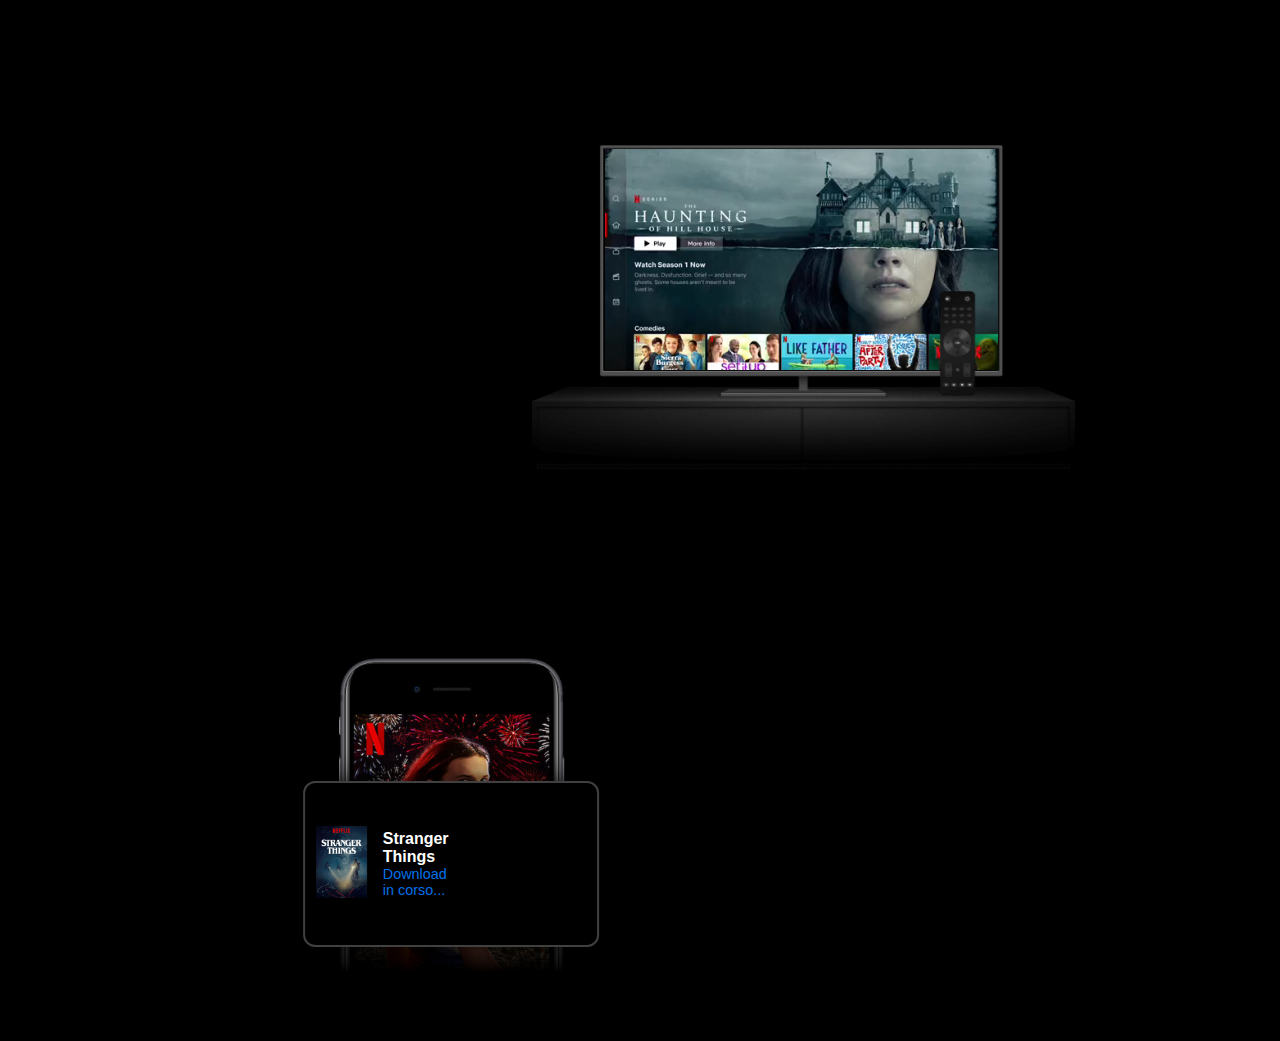
==== index.html @ 7661188f "aggiunta video e modifica html e css" ====
<!DOCTYPE html>
<html lang="en">

<head>
    <meta charset="UTF-8">
    <meta http-equiv="X-UA-Compatible" content="IE=edge">
    <meta name="viewport" content="width=device-width, initial-scale=1.0">
    <title>Netflix Italia - Guarda serie TV online, Guarda film online</title>

    <link rel="shortcut icon" href="assets/favicon.png">
    <link rel="stylesheet" href="style_mauro.css">
    <link rel="stylesheet" href="style.css">

</head>

<body>

    <!-- Questa è la prima section card dell'homepage -->
    <section>
        <div class="d-flex">
            <div>
                <h1 class="card-title">Goditi Netflix sulla tua TV.</h1>
                <h2 class="card-subtitle">Guarda Netflix su smart TV, Playstation, Xbox, Chromecast, Apple TV, lettori
                    Blu-ray e molti altri dispositivi.</h2>
            </div>
            <div>
                <div>
                    <img class="card-img" src="assets/image/tv.png" alt="device">
                    <video class="card-video-first-section" src="assets/video/video-tv-0819.m4v" autoplay loop muted></video>
                </div>
            </div>
        </div>
    </section>

    <!-- Questa è la seconda section card dell'homepage -->
    <section>
        <div class="d-flex">
            <div class="animation_card_container">
                <img src="assets/image/mobile-0819.jpg" alt="stranger thing">
                <div class="animation_card">
                    <div class="image_card">
                        <img class="card_image" src="assets/image/boxshot.png" alt="libro stranger things">
                    </div>
                    <div>
                        <div class="text_01">Stranger Things</div>
                        <div class="text_02">Download in corso...</div>
                    </div>
                    <div class="animation_gif">
                        <video src="assets/video/download-icon.gif" autoplay loop muted></video>
                    </div>
                </div>
            </div>
            <div>
                <h1 class="card-title">Scarica le tue serie da guardare offline.</h1>
                <h2 class="card-subtitle">Salva facilmente i tuoi preferiti così avrai sempre qualcosa da guardare.</h2>
            </div>
        </div>
    </section>
</body>

</html>

</html>
---- style_mauro.css ----
.d-flex {
    display: flex;
    padding: 5% 16%;
    align-items: center;
    gap: 55px;
}

img {
    width: 493px;
}

img.card-img {
    width: 543px;
}

video {
    width: 342px;
}

.card-title {
    font-size: 3.125rem;
    line-height: 1.1;
}

.card-subtitle {
    font-size: 1.625rem;
    font-weight: 400;
}

.card-video {
    position: absolute;
    margin-left: -443px;
    margin-top: 40px;
    z-index: 0;
    }

.card-video-first-section {
    position:absolute;
    margin-left: -470px;
    margin-top: 85px;
    z-index: 0;
    width: 393px;
}

.card-img {
    position: relative;
    z-index: 1;
}

.animation_card_container{
    position: relative;
}
.animation_card{
    align-items: center;
    background: #000;
    border: 2px solid hsla(0,0%,100%,.25);
    border-radius: 0.75em;
    bottom: 8%;
    box-shadow: 0 0 2em 0 #000;
    display: flex;
    left: 50%;
    margin: 0 auto;
    min-width: 15em;
    padding: 0.25em 0.65em;
    position: absolute;
    transform: translateX(-50%);
    width: 60%;
}

.card_image{
    width: 51px;
    height: 72px;
    margin-right: 16px;
}

.text_01{
    font-size: 1em;
    color: #ffffff;
    font-weight: 600;
}

.text_02{
    font-size: .9em;
    color: #0071eb;
}

.animation_gif{
}
---- style.css ----
* {
    letter-spacing: 0!important;

    font-family: Netflix Sans,Helvetica Neue,Helvetica,Arial,sans-serif;
    margin: 0;
    padding: 0;
    box-sizing: border-box;
}

body{
    background-color: black;
}

.ac-picture{
    max-width: 100%;
    border-bottom: 8px solid #222;
    margin-top: -3px;

    height: 741px;
    background: transparent no-repeat center;
    background-size: cover;
}

.ac-shadow{
    background: rgba(0,0,0,.4);
    background-image: linear-gradient(0deg,rgba(0,0,0,.8) 0,transparent 60%,rgba(0,0,0,.8));

    /* background-image: linear-gradient(0deg,rgba(0,0,0,.8) 0,transparent 40%,transparent 75%,rgba(0,0,0,.8)); */

    bottom: 0;
    left: 0;
    position: absolute;
    right: 0;
    top: 0;

    height: 737px;

    border-bottom: 8px solid #222;
}

/* .ac-headings{
    color: white;
    margin-top: -500px;
    text-align: center;
}

.ac-title{
    font-size: 3.125rem;
}

.ac-subtitle{
    font-size: 1.625rem;
}

.ac-h3{
    font-size: 1.2rem;
    padding-bottom: 20px;
    color: white;

}

.ac-form{
    max-width: 950px;
    padding-top: .85rem;
    margin-left: 300px;
    text-align: center;

} */
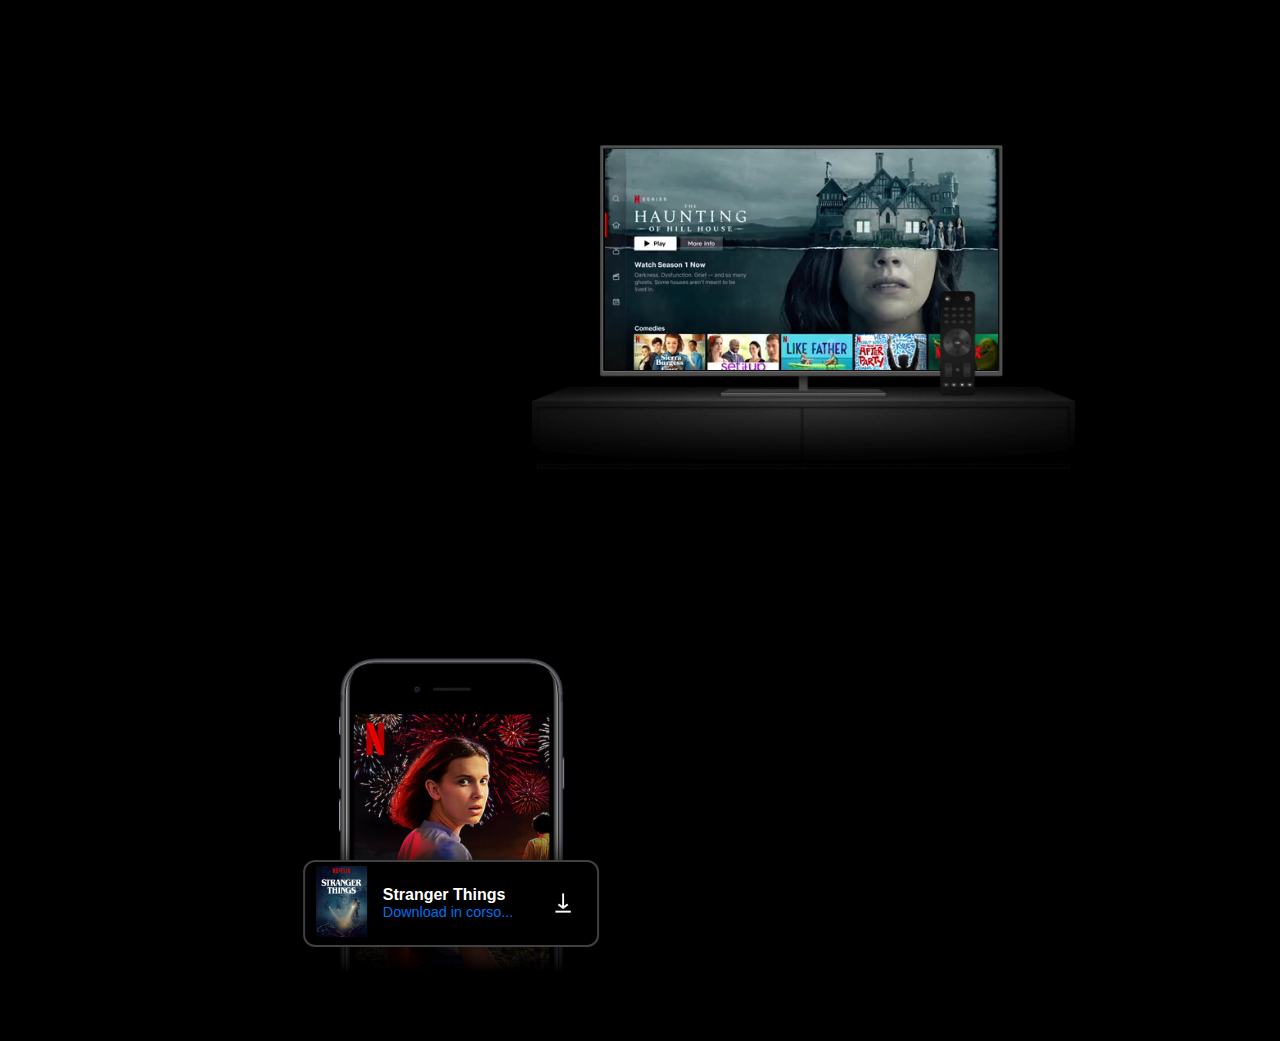
==== commit 15b332aa: "aggiustamenti file html e css" ====
--- a/index.html
+++ b/index.html
@@ -41,13 +41,11 @@
                     <div class="image_card">
                         <img class="card_image" src="assets/image/boxshot.png" alt="libro stranger things">
                     </div>
-                    <div>
+                    <div class="text_card">
                         <div class="text_01">Stranger Things</div>
                         <div class="text_02">Download in corso...</div>
                     </div>
-                    <div class="animation_gif">
-                        <video src="assets/video/download-icon.gif" autoplay loop muted></video>
-                    </div>
+                    <div class="animation_gif" aria-hidden="true"></div>
                 </div>
             </div>
             <div>
--- a/style_mauro.css
+++ b/style_mauro.css
@@ -60,7 +60,6 @@
     display: flex;
     left: 50%;
     margin: 0 auto;
-    min-width: 15em;
     padding: 0.25em 0.65em;
     position: absolute;
     transform: translateX(-50%);
@@ -69,10 +68,11 @@
 
 .card_image{
     width: 51px;
-    height: 72px;
     margin-right: 16px;
 }
-
+.text_card{
+    flex-grow: 1;
+}
 .text_01{
     font-size: 1em;
     color: #ffffff;
@@ -85,4 +85,8 @@
 }
 
 .animation_gif{
+    background: url(assets/video/download-icon.gif) 50% no-repeat;
+    width: 3em;
+    height: 3em;
+    background-size: 100%;
 }
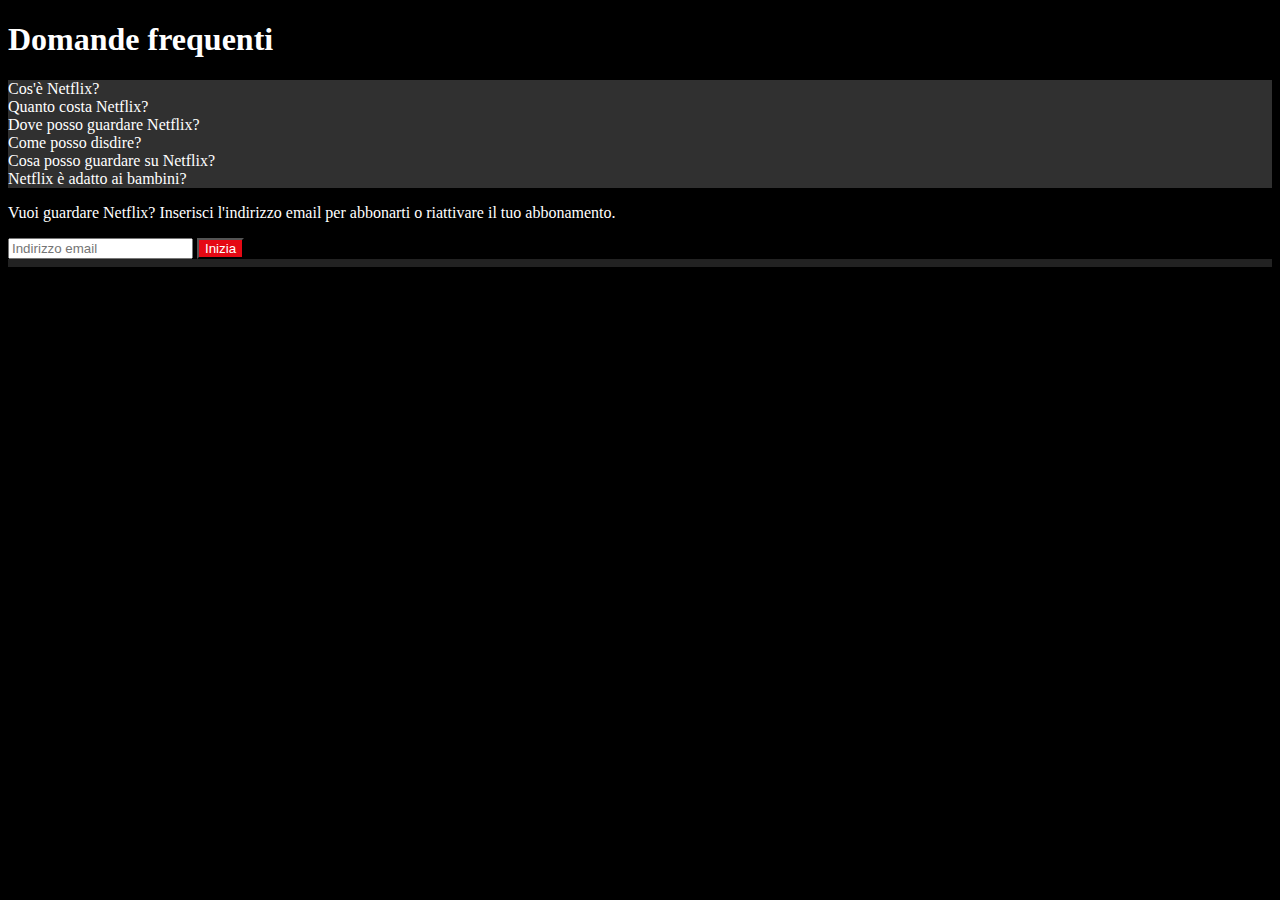
==== commit 27525ffd: "add css" ====
--- a/index.html
+++ b/index.html
@@ -1,6 +1,5 @@
 <!DOCTYPE html>
 <html lang="en">
-
 <head>
     <meta charset="UTF-8">
     <meta http-equiv="X-UA-Compatible" content="IE=edge">
@@ -8,54 +7,69 @@
     <title>Netflix Italia - Guarda serie TV online, Guarda film online</title>
 
     <link rel="shortcut icon" href="assets/favicon.png">
-    <link rel="stylesheet" href="style_mauro.css">
-    <link rel="stylesheet" href="style.css">
+    <link rel="stylesheet" href="style_federica.css">
 
 </head>
-
 <body>
 
-    <!-- Questa è la prima section card dell'homepage -->
-    <section>
-        <div class="d-flex">
-            <div>
-                <h1 class="card-title">Goditi Netflix sulla tua TV.</h1>
-                <h2 class="card-subtitle">Guarda Netflix su smart TV, Playstation, Xbox, Chromecast, Apple TV, lettori
-                    Blu-ray e molti altri dispositivi.</h2>
+    <main>
+        <section class="faq_container">
+            <div class="faq_header"> 
+                <h1>Domande frequenti</h1>
             </div>
-            <div>
-                <div>
-                    <img class="card-img" src="assets/image/tv.png" alt="device">
-                    <video class="card-video-first-section" src="assets/video/video-tv-0819.m4v" autoplay loop muted></video>
+
+            <div id="faq_accordion">
+                <input type="checkbox" name="accordion1" id="accordion1" >
+                <label for="accordion1">Cos'è Netflix?</label>
+                <div class="hidecontent">
+                    <p>Netflix è un servizio di streaming che offre una varietà di serie TV, film, documentari pluripremiati e tanto altro su una vasta gamma di dispositivi connessi a Internet.</p>
+                    <p>Guarda quello che vuoi, in qualsiasi momento e senza interruzioni pubblicitarie. Il tutto a una quota mensile ridotta. C'è sempre qualcosa di nuovo da scoprire: aggiungiamo nuovi film e serie TV ogni settimana!</p>
+                </div>
+            
+                <input type="checkbox" name="accordion2" id="accordion2">
+                <label for="accordion2">Quanto costa Netflix?</label>
+                <div class="hidecontent">
+                    <p>Guarda Netflix su smartphone, tablet, Smart TV, laptop o dispositivi per lo streaming, il tutto per un importo mensile fisso. Piani da 7,99 € a 17,99 € al mese. Nessun costo aggiuntivo, nessun contratto.</p>
+                </div>
+            
+                <input type="checkbox" name="accordion3" id="accordion3">
+                <label for="accordion3">Dove posso guardare Netflix?</label>
+                <div class="hidecontent">
+                    <p>Guarda Netflix dove vuoi, quando vuoi. Accedi al tuo account per guardare subito Netflix dal tuo computer su netflix.com oppure da qualsiasi dispositivo connesso a Internet che supporta l'app Netflix, come smart TV, smartphone, tablet, lettori multimediali per streaming e console per videogiochi.</p>
+                    <p>Con l'app per iOS, Android e Windows 10 puoi anche scaricare i tuoi programmi preferiti. Usa la funzionalità di download per guardare i contenuti mentre sei in viaggio e senza connessione a Internet. Porta Netflix sempre con te.</p>
+                </div>
+            
+                <input type="checkbox" name="accordion4" id="accordion4">
+                <label for="accordion4">Come posso disdire?</label>
+                <div class="hidecontent">
+                    <p>Netflix è flessibile. Nessun contratto fastidioso e nessun impegno. Puoi facilmente disdire il tuo contratto online con due clic. Nessuna penale: attiva o disdici il tuo account in qualsiasi momento.</p>
+                </div>
+            
+                <input type="checkbox" name="accordion5" id="accordion5">
+                <label for="accordion5">Cosa posso guardare su Netflix?</label>
+                <div class="hidecontent">
+                    <p>Netflix ha un nutrito catalogo di lungometraggi, documentari, serie TV, anime, originali Netflix pluripremiati e tanto altro. Guarda tutto quello che vuoi, in qualsiasi momento.</p>
+                </div>
+            
+                <input type="checkbox" name="accordion6" id="accordion6">
+                <label for="accordion6">Netflix è adatto ai bambini?</label>
+                <div class="hidecontent">
+                    <p>L'area Netflix Bambini, già inclusa nell'abbonamento, offre ai genitori un maggiore controllo sui contenuti e ai più piccoli uno spazio dedicato dove guardare serie TV e film per tutta la famiglia.</p>
+                    <p>I profili Bambini hanno un filtro famiglia con PIN che ti permette di limitare l'accesso ai contenuti in base alla fascia d'età e bloccare la visione di titoli specifici.</p>
                 </div>
             </div>
-        </div>
-    </section>
+            <div class="abbonamento_proposta">
+                <p>Vuoi guardare Netflix? Inserisci l'indirizzo email per abbonarti o riattivare il tuo abbonamento.</p>
+            </div>
+            <div class="abbonamento">
+                <input type="email" name="email" id="email" placeholder="Indirizzo email">
+                <button type="submit">Inizia</button>
+            </div>
+        
+            
+        </section>
 
-    <!-- Questa è la seconda section card dell'homepage -->
-    <section>
-        <div class="d-flex">
-            <div class="animation_card_container">
-                <img src="assets/image/mobile-0819.jpg" alt="stranger thing">
-                <div class="animation_card">
-                    <div class="image_card">
-                        <img class="card_image" src="assets/image/boxshot.png" alt="libro stranger things">
-                    </div>
-                    <div class="text_card">
-                        <div class="text_01">Stranger Things</div>
-                        <div class="text_02">Download in corso...</div>
-                    </div>
-                    <div class="animation_gif" aria-hidden="true"></div>
-                </div>
-            </div>
-            <div>
-                <h1 class="card-title">Scarica le tue serie da guardare offline.</h1>
-                <h2 class="card-subtitle">Salva facilmente i tuoi preferiti così avrai sempre qualcosa da guardare.</h2>
-            </div>
-        </div>
-    </section>
+    </main>
+    
 </body>
-
-</html>
-
 </html>--- a/style_federica.css
+++ b/style_federica.css
@@ -0,0 +1,46 @@
+body{
+    background-color: black;
+    font-family: 'NFSans_Regular';
+
+}
+
+@font-face {
+    font-family: 'NFSans_Regular';
+    src: url(https://assets.nflxext.com/ffe/siteui/fonts/netflix-sans/v3/NetflixSans_W_Rg.woff2);
+}
+
+button {
+    background-color: #e50914;
+    color: white;
+}
+
+section {
+    color: white;
+    border-bottom: 8px solid #222;
+}
+
+#faq_accordion input {
+    display: none;
+}
+
+label {
+    display: block;
+    background-color: #303030;
+    cursor: pointer;
+    text-align: left;
+    transition: ease .5s;
+}
+
+.hidecontent {
+    display: block;
+    background-color: #303030;
+    cursor: text;
+}
+
+input + label + .hidecontent {
+    display: none;
+}
+
+input:checked + label + .hidecontent {
+    display: block;
+}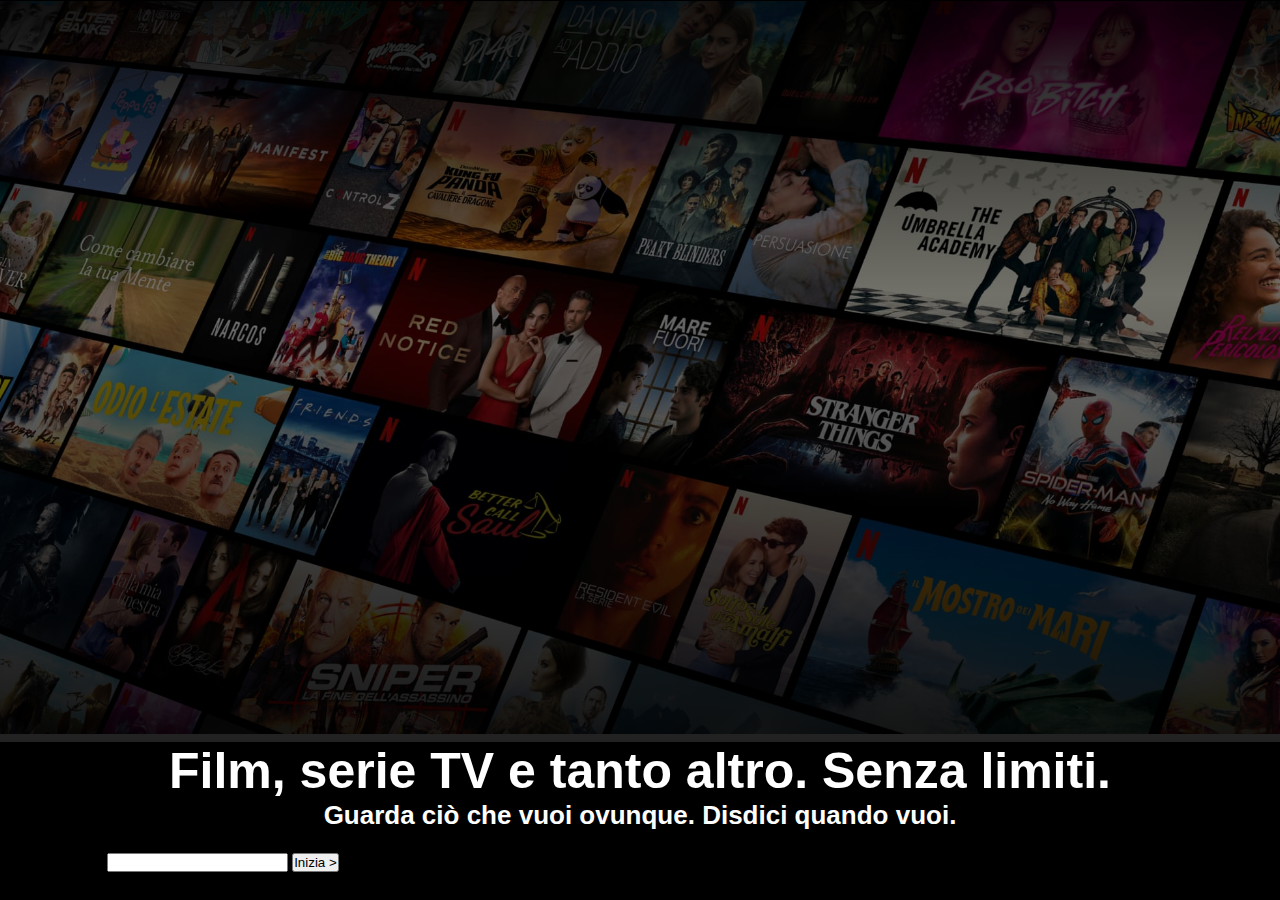
==== commit 57f9aef7: "fix dell'immagine" ====
--- a/index.html
+++ b/index.html
@@ -7,69 +7,36 @@
     <title>Netflix Italia - Guarda serie TV online, Guarda film online</title>
 
     <link rel="shortcut icon" href="assets/favicon.png">
-    <link rel="stylesheet" href="style_federica.css">
+    <link rel="stylesheet" href="style.css">
 
 </head>
-<body>
+<body style="background-color: black;">
 
-    <main>
-        <section class="faq_container">
-            <div class="faq_header"> 
-                <h1>Domande frequenti</h1>
-            </div>
+    <!--immagine-->
 
-            <div id="faq_accordion">
-                <input type="checkbox" name="accordion1" id="accordion1" >
-                <label for="accordion1">Cos'è Netflix?</label>
-                <div class="hidecontent">
-                    <p>Netflix è un servizio di streaming che offre una varietà di serie TV, film, documentari pluripremiati e tanto altro su una vasta gamma di dispositivi connessi a Internet.</p>
-                    <p>Guarda quello che vuoi, in qualsiasi momento e senza interruzioni pubblicitarie. Il tutto a una quota mensile ridotta. C'è sempre qualcosa di nuovo da scoprire: aggiungiamo nuovi film e serie TV ogni settimana!</p>
-                </div>
-            
-                <input type="checkbox" name="accordion2" id="accordion2">
-                <label for="accordion2">Quanto costa Netflix?</label>
-                <div class="hidecontent">
-                    <p>Guarda Netflix su smartphone, tablet, Smart TV, laptop o dispositivi per lo streaming, il tutto per un importo mensile fisso. Piani da 7,99 € a 17,99 € al mese. Nessun costo aggiuntivo, nessun contratto.</p>
-                </div>
-            
-                <input type="checkbox" name="accordion3" id="accordion3">
-                <label for="accordion3">Dove posso guardare Netflix?</label>
-                <div class="hidecontent">
-                    <p>Guarda Netflix dove vuoi, quando vuoi. Accedi al tuo account per guardare subito Netflix dal tuo computer su netflix.com oppure da qualsiasi dispositivo connesso a Internet che supporta l'app Netflix, come smart TV, smartphone, tablet, lettori multimediali per streaming e console per videogiochi.</p>
-                    <p>Con l'app per iOS, Android e Windows 10 puoi anche scaricare i tuoi programmi preferiti. Usa la funzionalità di download per guardare i contenuti mentre sei in viaggio e senza connessione a Internet. Porta Netflix sempre con te.</p>
-                </div>
-            
-                <input type="checkbox" name="accordion4" id="accordion4">
-                <label for="accordion4">Come posso disdire?</label>
-                <div class="hidecontent">
-                    <p>Netflix è flessibile. Nessun contratto fastidioso e nessun impegno. Puoi facilmente disdire il tuo contratto online con due clic. Nessuna penale: attiva o disdici il tuo account in qualsiasi momento.</p>
-                </div>
-            
-                <input type="checkbox" name="accordion5" id="accordion5">
-                <label for="accordion5">Cosa posso guardare su Netflix?</label>
-                <div class="hidecontent">
-                    <p>Netflix ha un nutrito catalogo di lungometraggi, documentari, serie TV, anime, originali Netflix pluripremiati e tanto altro. Guarda tutto quello che vuoi, in qualsiasi momento.</p>
-                </div>
-            
-                <input type="checkbox" name="accordion6" id="accordion6">
-                <label for="accordion6">Netflix è adatto ai bambini?</label>
-                <div class="hidecontent">
-                    <p>L'area Netflix Bambini, già inclusa nell'abbonamento, offre ai genitori un maggiore controllo sui contenuti e ai più piccoli uno spazio dedicato dove guardare serie TV e film per tutta la famiglia.</p>
-                    <p>I profili Bambini hanno un filtro famiglia con PIN che ti permette di limitare l'accesso ai contenuti in base alla fascia d'età e bloccare la visione di titoli specifici.</p>
-                </div>
-            </div>
-            <div class="abbonamento_proposta">
-                <p>Vuoi guardare Netflix? Inserisci l'indirizzo email per abbonarti o riattivare il tuo abbonamento.</p>
-            </div>
-            <div class="abbonamento">
-                <input type="email" name="email" id="email" placeholder="Indirizzo email">
-                <button type="submit">Inizia</button>
-            </div>
-        
-            
-        </section>
+    <div class="ac-picture" style="background-image: url(assets/netflix-background.jpg);">
+        <div class="ac-shadow"></div>
+    </div>    
+    
+    <!--titoli-->
 
-    </main>
-    
+    <div class="ac-headings">
+        <h1 class="ac-title"> Film, serie TV e tanto altro. Senza limiti. </h1>
+        <h2 class="ac-subtitle"> Guarda ciò che vuoi ovunque. Disdici quando vuoi. </h2>
+    </div>
+
+    <!--form-->
+
+    <div class="ac-form">
+        <form action="#">
+            <h3 class="ac-h3"> Vuoi guardare Netflix? Inserisci l'indirizzo email per abbonarti o riattivare il tuo
+                abbonamento. </h3>
+
+            <label for="email" class="ac-input"> Indirizzo email </label>
+            <input type="email" name="email" id="email" required>
+            <button type="submit"> <span> Inizia </span> <span> > </span> </button>
+        </form>
+    </div>
+
 </body>
 </html>--- a/style.css
+++ b/style.css
@@ -0,0 +1,62 @@
+* {
+    font-family: Netflix Sans,Helvetica Neue,Helvetica,Arial,sans-serif;
+    margin: 0;
+    padding: 0;
+    box-sizing: border-box;
+}
+
+.ac-picture{
+    border-bottom: 8px solid #222;
+    margin-top: 1px;
+
+/*css per ridimensionare l'immagine*/
+    max-width: 100%;
+    height: 741px;
+    background: transparent no-repeat center;
+    background-size: cover;
+}
+
+.ac-shadow{
+/*css per il gradient*/
+    background: rgba(0,0,0,.4);
+    background-image: linear-gradient(0deg,rgba(0,0,0,.8) 0,transparent 60%,rgba(0,0,0,.8));
+
+    bottom: 0;
+    left: 0;
+    position: absolute;
+    right: 0;
+    top: 0;
+
+/*css per il border*/
+    height: 737px;
+    border-bottom: 3px solid #222;
+}
+
+.ac-headings{
+    color: white;
+    Text-align: center;
+}
+
+.ac-title{
+    font-size: 3.125rem;
+}
+
+.ac-subtitle{
+    font-size: 1.625rem;
+}
+
+/* .ac-h3{
+    font-size: 1.2rem;
+    padding-bottom: 20px;
+    color: white;
+
+}
+
+.ac-form{
+    max-width: 950px;
+    padding-top: .85rem;
+    margin-left: 300px;
+    text-align: center;
+
+} */
+
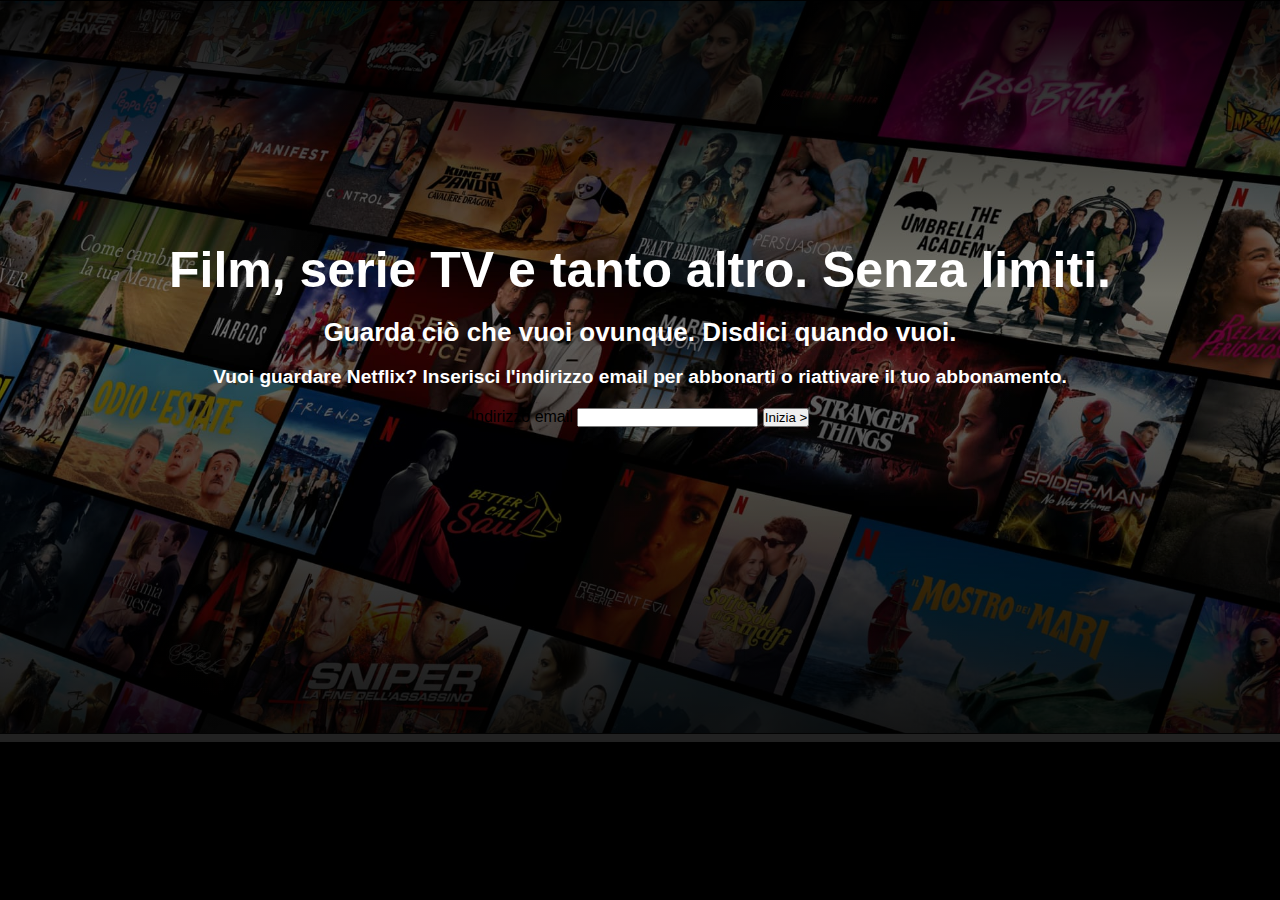
==== commit 24986db4: "primo fix degli head" ====
--- a/index.html
+++ b/index.html
@@ -1,6 +1,7 @@
 <!DOCTYPE html>
 <html lang="en">
 <head>
+
     <meta charset="UTF-8">
     <meta http-equiv="X-UA-Compatible" content="IE=edge">
     <meta name="viewport" content="width=device-width, initial-scale=1.0">
@@ -8,29 +9,39 @@
 
     <link rel="shortcut icon" href="assets/favicon.png">
     <link rel="stylesheet" href="style.css">
+    <!-- <link type="text/css" rel="stylesheet" href="https://assets.nflxext.com/web/ffe/wp/less/signup/nmhp/nmhp.d564ae8f63d662e49ec4.css" data-uia="botLink"> -->
 
 </head>
-<body style="background-color: black;">
+
+<body>
 
     <!--immagine-->
 
     <div class="ac-picture" style="background-image: url(assets/netflix-background.jpg);">
         <div class="ac-shadow"></div>
-    </div>    
-    
+    </div>
+
     <!--titoli-->
 
-    <div class="ac-headings">
-        <h1 class="ac-title"> Film, serie TV e tanto altro. Senza limiti. </h1>
-        <h2 class="ac-subtitle"> Guarda ciò che vuoi ovunque. Disdici quando vuoi. </h2>
+    <div class="ac-heads">
+        <div class="ac-title">
+            <h1> Film, serie TV e tanto altro. Senza limiti. </h1>
+        </div>
+<br>
+        <div class="ac-subtitle">
+            <h2> Guarda ciò che vuoi ovunque. Disdici quando vuoi. </h2>
+        </div>
     </div>
 
     <!--form-->
 
     <div class="ac-form">
         <form action="#">
-            <h3 class="ac-h3"> Vuoi guardare Netflix? Inserisci l'indirizzo email per abbonarti o riattivare il tuo
+<br>
+            <div class="ac-h3">
+                <h3> Vuoi guardare Netflix? Inserisci l'indirizzo email per abbonarti o riattivare il tuo
                 abbonamento. </h3>
+            </div>
 
             <label for="email" class="ac-input"> Indirizzo email </label>
             <input type="email" name="email" id="email" required>
@@ -38,5 +49,8 @@
         </form>
     </div>
 
+    <!---->
+
+    <div></div>
 </body>
 </html>--- a/style.css
+++ b/style.css
@@ -2,18 +2,28 @@
     font-family: Netflix Sans,Helvetica Neue,Helvetica,Arial,sans-serif;
     margin: 0;
     padding: 0;
-    box-sizing: border-box;
+    box-sizing: border-box; 
 }
+
+body{
+    background-color: black;
+}
+
+/* ::before{
+   content: \e896;
+   color: aliceblue; 
+} */                       
 
 .ac-picture{
     border-bottom: 8px solid #222;
-    margin-top: 1px;
+    margin-top: 0.5px;
 
 /*css per ridimensionare l'immagine*/
     max-width: 100%;
-    height: 741px;
+    height: 740px;
     background: transparent no-repeat center;
     background-size: cover;
+
 }
 
 .ac-shadow{
@@ -28,35 +38,62 @@
     top: 0;
 
 /*css per il border*/
-    height: 737px;
-    border-bottom: 3px solid #222;
+    height: 742px;
+    border-bottom: 8px solid #222;
+
 }
 
-.ac-headings{
-    color: white;
-    Text-align: center;
+.ac-heads{
+    margin-top: -500px;
+
+    position: relative;
+    z-index: 1;
+
 }
 
 .ac-title{
-    font-size: 3.125rem;
+    color: white;
+    display: flex;
+    justify-content: center;
+    align-items: center;
+    text-align: center;
+}
+
+.ac-heads .ac-title >h1{
+    font-size: 50px;
 }
 
 .ac-subtitle{
-    font-size: 1.625rem;
+    color: white;
+    display: flex;
+    justify-content: center;
+    align-items: center;
+    text-align: center;
+
+    margin: 0px 119px;
 }
 
-/* .ac-h3{
-    font-size: 1.2rem;
+.ac-heads .ac-subtitle > h2 {
+    font-size: 26px;
+}
+
+.ac-h3{
     padding-bottom: 20px;
     color: white;
+}
+
+.ac-form{
+    display: flex;
+    justify-content: center;
+    align-items: center;
+    text-align: center;
+
+    position: relative;
+    z-index: 1;
 
 }
 
-.ac-form{
-    max-width: 950px;
-    padding-top: .85rem;
-    margin-left: 300px;
-    text-align: center;
+.ac-form .ac-h3>h3{
+    font-size: 19.2px;
+}
 
-} */
-
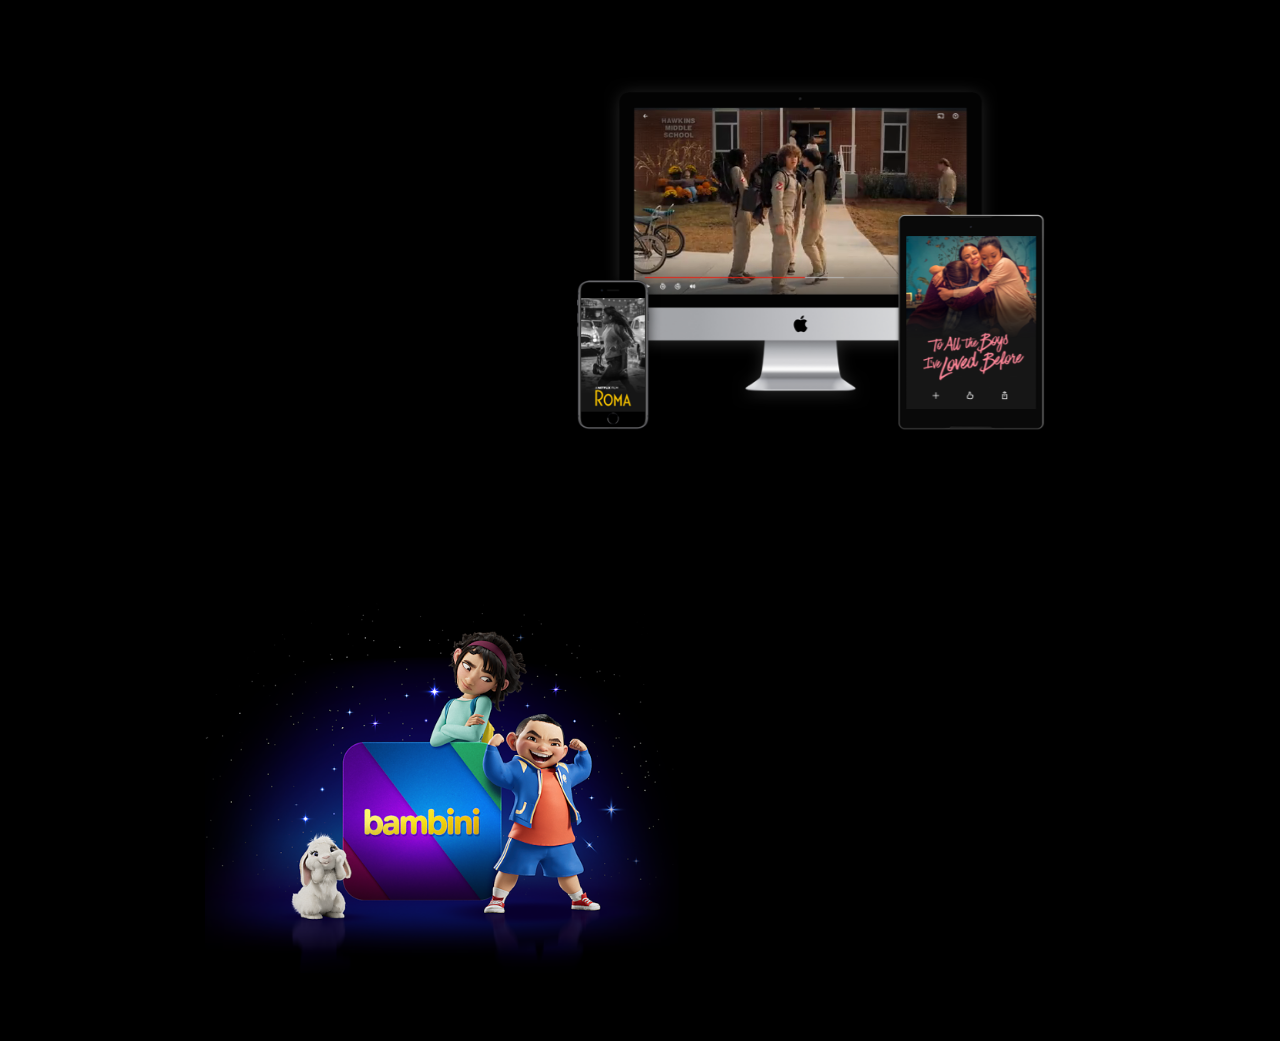
==== commit 54f073c1: "add img-children id and adjusting css" ====
--- a/index.html
+++ b/index.html
@@ -1,7 +1,6 @@
 <!DOCTYPE html>
 <html lang="en">
 <head>
-
     <meta charset="UTF-8">
     <meta http-equiv="X-UA-Compatible" content="IE=edge">
     <meta name="viewport" content="width=device-width, initial-scale=1.0">
@@ -9,48 +8,46 @@
 
     <link rel="shortcut icon" href="assets/favicon.png">
     <link rel="stylesheet" href="style.css">
-    <!-- <link type="text/css" rel="stylesheet" href="https://assets.nflxext.com/web/ffe/wp/less/signup/nmhp/nmhp.d564ae8f63d662e49ec4.css" data-uia="botLink"> -->
-
+    <link rel="stylesheet" href="style_luca.css">
 </head>
-
 <body>
 
-    <!--immagine-->
+    <!-- Questa è la terza section card dell'homepage -->
 
-    <div class="ac-picture" style="background-image: url(assets/netflix-background.jpg);">
-        <div class="ac-shadow"></div>
-    </div>
-
-    <!--titoli-->
-
-    <div class="ac-heads">
-        <div class="ac-title">
-            <h1> Film, serie TV e tanto altro. Senza limiti. </h1>
+<section>
+    <div class="d-flex">
+        <div>
+            <h1 class="card-title">Guarda Netflix ovunque.</h1>
+            <h2 class="card-subtitle">Cellulare, tablet, laptop e TV: scegli tu cosa usare per guardare in streaming
+                film e serie TV senza
+                limiti e senza spendere di più.</h2>
         </div>
-<br>
-        <div class="ac-subtitle">
-            <h2> Guarda ciò che vuoi ovunque. Disdici quando vuoi. </h2>
+        <div>
+            <img class="card-img" src="assets/image/device-pile.png" alt="device">
+            <video class="card-video" src="assets/video/video-devices.m4v" autoplay playsinline muted loop></video>
         </div>
     </div>
+</section>
 
-    <!--form-->
 
-    <div class="ac-form">
-        <form action="#">
-<br>
-            <div class="ac-h3">
-                <h3> Vuoi guardare Netflix? Inserisci l'indirizzo email per abbonarti o riattivare il tuo
-                abbonamento. </h3>
-            </div>
 
-            <label for="email" class="ac-input"> Indirizzo email </label>
-            <input type="email" name="email" id="email" required>
-            <button type="submit"> <span> Inizia </span> <span> > </span> </button>
-        </form>
+    <!-- Questa è la quarta section card dell'homepage -->
+
+
+<section>
+    <div class="d-flex">
+        <div>
+            <img id="img-children" src="./assets/image/children.png" alt="children">
+        </div>
+        <div>
+            <h1 class="card-title">Crea profili per i bambini.</h1>
+            <h2 class="card-subtitle">I bambini scoprono nuove avventure in compagnia dei loro personaggi preferiti
+                in
+                uno spazio tutto
+                loro già incluso nel tuo abbonamento.</h2>
+        </div>
     </div>
+</section>
 
-    <!---->
-
-    <div></div>
 </body>
-</html>+</html>
--- a/style_luca.css
+++ b/style_luca.css
@@ -0,0 +1,39 @@
+.d-flex {
+    display: flex;
+    padding: 5% 16%;
+    align-items: center;
+    gap: 55px;
+}
+
+#img-children{
+    width: 493px;
+}
+
+.card-img{
+    width: 543px;
+}
+
+video {
+    width: 342px;
+}
+
+.card-title {
+    font-size: 3.125rem;
+    line-height: 1.1;
+}
+
+.card-subtitle {
+    font-size: 1.625rem;
+    font-weight: 400;
+}
+
+.card-video {
+position: absolute;
+margin-left: -443px;
+margin-top: 40px;
+z-index: 0;
+}
+
+.card-img {position: relative;
+    z-index: 1;
+}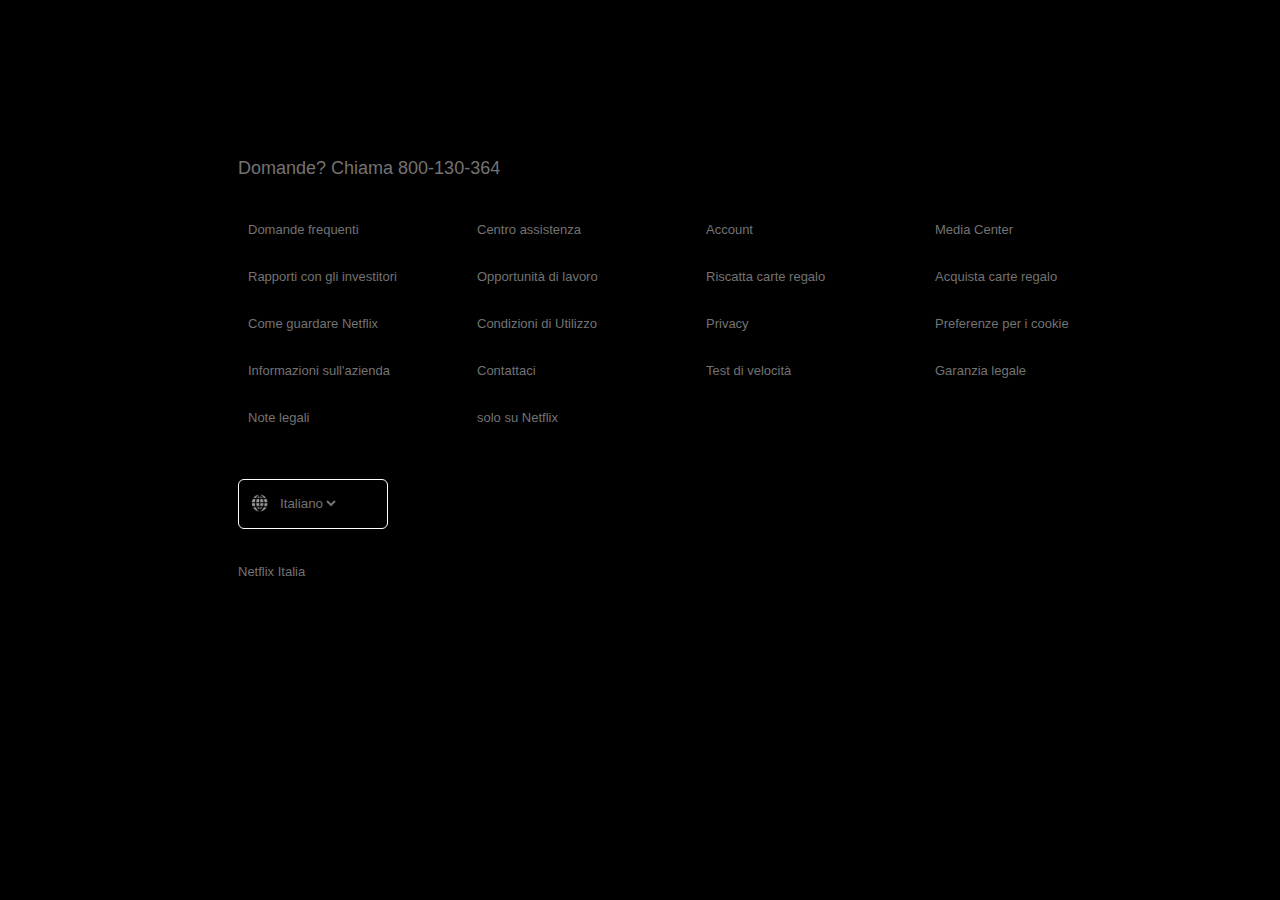
==== commit db07aba1: "aggiunta css, problemi media query" ====
--- a/index.html
+++ b/index.html
@@ -4,50 +4,71 @@
     <meta charset="UTF-8">
     <meta http-equiv="X-UA-Compatible" content="IE=edge">
     <meta name="viewport" content="width=device-width, initial-scale=1.0">
-    <title>Netflix Italia - Guarda serie TV online, Guarda film online</title>
-
-    <link rel="shortcut icon" href="assets/favicon.png">
-    <link rel="stylesheet" href="style.css">
-    <link rel="stylesheet" href="style_luca.css">
+    <link href="style.css" type="text/css" rel="stylesheet">
+    <link rel="stylesheet" href="style_Roberta.css" type="text/css">
+    <link href="https://assets.nflxext.com/web/ffe/wp/less/core/error-page.b4d75d715f60a9ee1887.css">
+    <title>Document</title>
 </head>
 <body>
+    <footer>
+      
+         <p class="h2"> Domande? Chiama 800-130-364 </p>
+        
+         <div class="linksFooter">
 
-    <!-- Questa è la terza section card dell'homepage -->
+       <ul class="ulfooter">
 
-<section>
-    <div class="d-flex">
-        <div>
-            <h1 class="card-title">Guarda Netflix ovunque.</h1>
-            <h2 class="card-subtitle">Cellulare, tablet, laptop e TV: scegli tu cosa usare per guardare in streaming
-                film e serie TV senza
-                limiti e senza spendere di più.</h2>
-        </div>
-        <div>
-            <img class="card-img" src="assets/image/device-pile.png" alt="device">
-            <video class="card-video" src="assets/video/video-devices.m4v" autoplay playsinline muted loop></video>
-        </div>
-    </div>
-</section>
+            <li class="lifooter"><a class="af" href="http"> Domande frequenti</a> </li> <br><br>
+            <li class="lifooter"><a class="af" href=" http"> Rapporti con gli investitori </a> </li><br><br>
+            <li class="lifooter"><a class="af" href=" http"> Come guardare Netflix</a> </li><br><br>
+            <li class="lifooter"><a class="af" href=" http"> Informazioni sull'azienda</a></li><br><br>
+            <li class="lifooter"><a class="af" href=" http"> Note legali</a> </li>
+         </ul>
+         <ul class="ulfooter">
+            <li class="lifooter"> <a class="af" href="http"> Centro assistenza</a> </li><br><br>
+            <li class="lifooter"> <a class="af" href=" http"> Opportunità di lavoro</a></li><br><br>
+            <li class="lifooter"> <a class="af" href="http"> Condizioni di Utilizzo</a></li><br><br>
+            <li class="lifooter"> <a class="af" href="http"> Contattaci </a></li><br><br>
+            <li class="lifooter"> <a class="af" href=" http"> solo su Netflix</a></li>
+         </ul>
+         <ul class="ulfooter">
+            <li class="lifooter"><a class="af" href="http"> Account</a></li><br><br>
+            <li class="lifooter"><a class="af" href="http"> Riscatta carte regalo</a></li><br><br>
+            <li class="lifooter"><a class="af" href="http"> Privacy</a></li><br><br>
+            <li class="lifooter"><a class="af" href="http"> Test di velocità</a></li>
+            
+         </ul>
+         <ul class="ulfooter">
+            <li class="lifooter"><a class="af" href="http"> Media Center</a></li><br><br>
+            <li class="lifooter"><a class="af" href="http"> Acquista carte regalo</a></li><br><br>
+            <li class="lifooter"><a class="af" href="http">Preferenze per i cookie</a></li><br><br>
+            <li class="lifooter"><a class="af" href="http">Garanzia legale</a></li>
+            
+         </ul>
+         </div>
+         
+            
+         <div class="giu">
+
+            <button class="btnFooter">
+          <img class="imgfooter" src="assets/globo footer.png " width="30px" height="30px">
+            <select class="selectfooter" >
+                <option class="optionfooter"> Italiano</option>
+                <option class="optionfooter"> Inglese</option>
+            </select>
+         </button>
+   </div>
+         
+         
+         
+
+       <p class="pfooter" > Netflix Italia</p>
+         
+         
 
 
-
-    <!-- Questa è la quarta section card dell'homepage -->
-
-
-<section>
-    <div class="d-flex">
-        <div>
-            <img id="img-children" src="./assets/image/children.png" alt="children">
-        </div>
-        <div>
-            <h1 class="card-title">Crea profili per i bambini.</h1>
-            <h2 class="card-subtitle">I bambini scoprono nuove avventure in compagnia dei loro personaggi preferiti
-                in
-                uno spazio tutto
-                loro già incluso nel tuo abbonamento.</h2>
-        </div>
-    </div>
-</section>
-
+        
+    </footer>
+    
 </body>
-</html>
+</html>--- a/style.css
+++ b/style.css
@@ -1,99 +1,20 @@
-* {
-    font-family: Netflix Sans,Helvetica Neue,Helvetica,Arial,sans-serif;
-    margin: 0;
-    padding: 0;
-    box-sizing: border-box; 
-}
-
 body{
     background-color: black;
-}
-
-/* ::before{
-   content: \e896;
-   color: aliceblue; 
-} */                       
-
-.ac-picture{
-    border-bottom: 8px solid #222;
-    margin-top: 0.5px;
-
-/*css per ridimensionare l'immagine*/
-    max-width: 100%;
-    height: 740px;
-    background: transparent no-repeat center;
-    background-size: cover;
+    font-family: 'NFSans_Regular';
 
 }
 
-.ac-shadow{
-/*css per il gradient*/
-    background: rgba(0,0,0,.4);
-    background-image: linear-gradient(0deg,rgba(0,0,0,.8) 0,transparent 60%,rgba(0,0,0,.8));
-
-    bottom: 0;
-    left: 0;
-    position: absolute;
-    right: 0;
-    top: 0;
-
-/*css per il border*/
-    height: 742px;
-    border-bottom: 8px solid #222;
-
+@font-face {
+    font-family: 'NFSans_Regular';
+    src: url(https://assets.nflxext.com/ffe/siteui/fonts/netflix-sans/v3/NetflixSans_W_Rg.woff2);
 }
 
-.ac-heads{
-    margin-top: -500px;
-
-    position: relative;
-    z-index: 1;
-
-}
-
-.ac-title{
-    color: white;
-    display: flex;
-    justify-content: center;
-    align-items: center;
-    text-align: center;
-}
-
-.ac-heads .ac-title >h1{
-    font-size: 50px;
-}
-
-.ac-subtitle{
-    color: white;
-    display: flex;
-    justify-content: center;
-    align-items: center;
-    text-align: center;
-
-    margin: 0px 119px;
-}
-
-.ac-heads .ac-subtitle > h2 {
-    font-size: 26px;
-}
-
-.ac-h3{
-    padding-bottom: 20px;
+button {
+    background-color: #e50914;
     color: white;
 }
 
-.ac-form{
-    display: flex;
-    justify-content: center;
-    align-items: center;
-    text-align: center;
-
-    position: relative;
-    z-index: 1;
-
-}
-
-.ac-form .ac-h3>h3{
-    font-size: 19.2px;
-}
-
+section {
+    color: white;
+    border-bottom: 8px solid #222;
+}--- a/style_Roberta.css
+++ b/style_Roberta.css
@@ -0,0 +1,91 @@
+@media only screen and (min-width: 1450px), only screen and (min-width: 550px) and (max-width: 949px), only screen and (min-width: 950px) and (max-width: 1449px){
+    .linksFooter{ 
+       display: grid;
+       grid-template-columns: repeat(2, 1fr);
+}
+}
+
+body{
+   display: flex;
+   flex-direction: column;
+   flex: 1;
+}
+
+footer{ 
+background-color:black;
+padding: 50px;
+margin: 50px;
+font-size: 1em;
+position: absolute;
+width: 90%;
+flex: 1;
+border: 50px solid black;
+}
+
+.h2{ 
+   color:#737373; 
+   font-size: 18px; 
+   margin: 0px 80px 20px;
+   font-family:Netflix Sans,Helvetica Neue,Helvetica,Arial,sans-serif ; 
+}
+
+   .linksFooter{
+       box-sizing: border-box;
+       font-size: 13px;
+       max-width: 1000px;
+       display: grid;
+       grid-template-columns: repeat(4, 1fr);
+       grid-gap: 1rem;
+       padding: 10px;
+       padding-right: 50px;
+       padding-left: 50px;
+       
+   }
+   .lifooter{
+       list-style: none; 
+       font-family:Netflix Sans,Helvetica Neue,Helvetica,Arial,sans-serif  ;
+   }
+ .af{ 
+   color: #737373; 
+    text-decoration: none; 
+    font-size: 1em; 
+   }
+
+.giu{
+   border: 30px solid transparent;
+   margin-top: 0.5px;
+   padding-left: 50px;
+}
+
+.selectfooter{ 
+   background-color:  black; 
+   color:#737373;
+    border-color: transparent; 
+   }
+.optionfooter{
+   color: white;
+   background-color: black;
+   border-color: transparent;
+   }
+.btnFooter{ 
+   display: flex; 
+   align-items: center; 
+   width: 150px; 
+   height: 50px;
+   border-color: #737373; 
+   border: 1px, solid; 
+   border-radius: 6px; 
+   background-color: black;
+   
+   }
+.imgfooter{
+   background-image:none;
+}
+
+.pfooter{  
+   font-family:Netflix Sans,Helvetica Neue,Helvetica,Arial,sans-serif; 
+   font-size: 13px; 
+   color:#737373; 
+   margin-left: 80px;
+   margin-top: 5px;
+}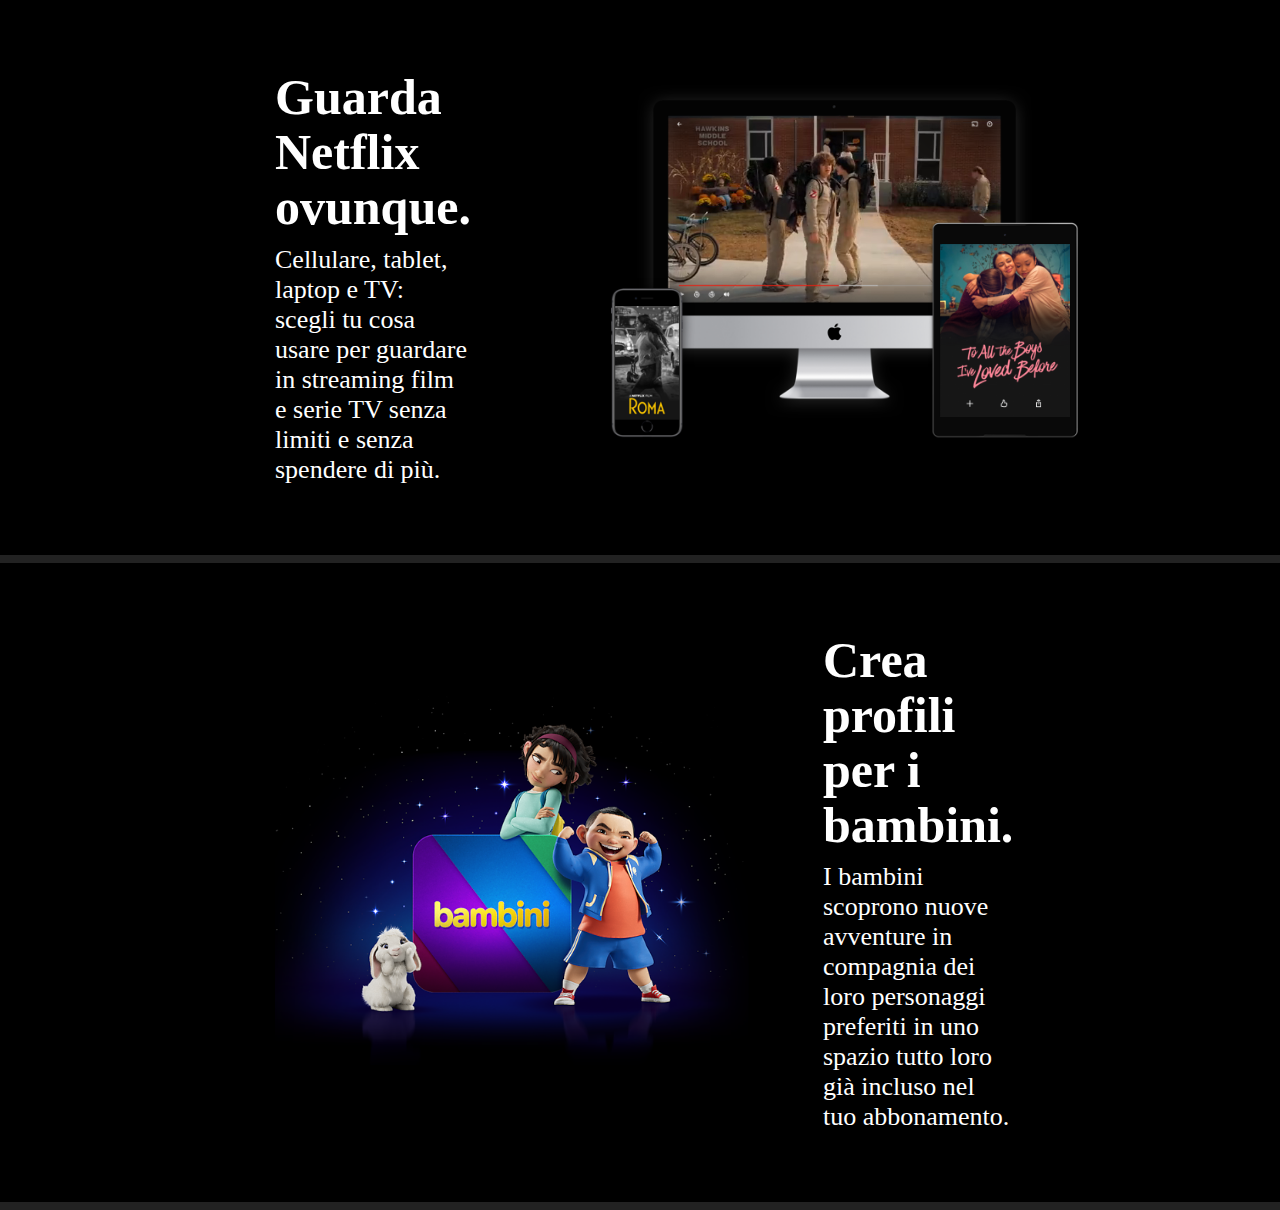
==== commit 5480a06f: "modified html and css, add media query" ====
--- a/index.html
+++ b/index.html
@@ -4,71 +4,50 @@
     <meta charset="UTF-8">
     <meta http-equiv="X-UA-Compatible" content="IE=edge">
     <meta name="viewport" content="width=device-width, initial-scale=1.0">
-    <link href="style.css" type="text/css" rel="stylesheet">
-    <link rel="stylesheet" href="style_Roberta.css" type="text/css">
-    <link href="https://assets.nflxext.com/web/ffe/wp/less/core/error-page.b4d75d715f60a9ee1887.css">
-    <title>Document</title>
+    <title>Netflix Italia - Guarda serie TV online, Guarda film online</title>
+
+    <link rel="shortcut icon" href="assets/favicon.png">
+    <link rel="stylesheet" href="style.css">
+    <link rel="stylesheet" href="style_luca.css">
 </head>
 <body>
-    <footer>
-      
-         <p class="h2"> Domande? Chiama 800-130-364 </p>
-        
-         <div class="linksFooter">
 
-       <ul class="ulfooter">
+    <!-- Questa è la terza section card dell'homepage -->
 
-            <li class="lifooter"><a class="af" href="http"> Domande frequenti</a> </li> <br><br>
-            <li class="lifooter"><a class="af" href=" http"> Rapporti con gli investitori </a> </li><br><br>
-            <li class="lifooter"><a class="af" href=" http"> Come guardare Netflix</a> </li><br><br>
-            <li class="lifooter"><a class="af" href=" http"> Informazioni sull'azienda</a></li><br><br>
-            <li class="lifooter"><a class="af" href=" http"> Note legali</a> </li>
-         </ul>
-         <ul class="ulfooter">
-            <li class="lifooter"> <a class="af" href="http"> Centro assistenza</a> </li><br><br>
-            <li class="lifooter"> <a class="af" href=" http"> Opportunità di lavoro</a></li><br><br>
-            <li class="lifooter"> <a class="af" href="http"> Condizioni di Utilizzo</a></li><br><br>
-            <li class="lifooter"> <a class="af" href="http"> Contattaci </a></li><br><br>
-            <li class="lifooter"> <a class="af" href=" http"> solo su Netflix</a></li>
-         </ul>
-         <ul class="ulfooter">
-            <li class="lifooter"><a class="af" href="http"> Account</a></li><br><br>
-            <li class="lifooter"><a class="af" href="http"> Riscatta carte regalo</a></li><br><br>
-            <li class="lifooter"><a class="af" href="http"> Privacy</a></li><br><br>
-            <li class="lifooter"><a class="af" href="http"> Test di velocità</a></li>
-            
-         </ul>
-         <ul class="ulfooter">
-            <li class="lifooter"><a class="af" href="http"> Media Center</a></li><br><br>
-            <li class="lifooter"><a class="af" href="http"> Acquista carte regalo</a></li><br><br>
-            <li class="lifooter"><a class="af" href="http">Preferenze per i cookie</a></li><br><br>
-            <li class="lifooter"><a class="af" href="http">Garanzia legale</a></li>
-            
-         </ul>
-         </div>
-         
-            
-         <div class="giu">
-
-            <button class="btnFooter">
-          <img class="imgfooter" src="assets/globo footer.png " width="30px" height="30px">
-            <select class="selectfooter" >
-                <option class="optionfooter"> Italiano</option>
-                <option class="optionfooter"> Inglese</option>
-            </select>
-         </button>
-   </div>
-         
-         
-         
-
-       <p class="pfooter" > Netflix Italia</p>
-         
-         
+<section>
+    <div class="d-flex">
+        <div class="text-container">
+            <h1 class="card-title">Guarda Netflix ovunque.</h1>
+            <h2 class="card-subtitle">Cellulare, tablet, laptop e TV: scegli tu cosa usare per guardare in streaming
+                film e serie TV senza
+                limiti e senza spendere di più.</h2>
+        </div>
+        <div class="animation-container">
+            <img class="card-img" src="assets/image/device-pile.png" alt="device">
+            <video class="card-video" src="assets/video/video-devices.m4v" autoplay playsinline muted loop></video>
+        </div>
+    </div>
+</section>
 
 
-        
-    </footer>
-    
+
+    <!-- Questa è la quarta section card dell'homepage -->
+
+
+<section class="inverted">
+    <div class="d-flex">
+        <div id="children-div">
+            <img id="img-children" src="./assets/image/children.png" alt="children">
+        </div>
+        <div class="text-container2">
+            <h1 class="card-title">Crea profili per i bambini.</h1>
+            <h2 class="card-subtitle">I bambini scoprono nuove avventure in compagnia dei loro personaggi preferiti
+                in
+                uno spazio tutto
+                loro già incluso nel tuo abbonamento.</h2>
+        </div>
+    </div>
+</section>
+
 </body>
-</html>+</html>
--- a/style.css
+++ b/style.css
@@ -1,4 +1,10 @@
-body{
+* {
+    margin: 0;
+    padding: 0;
+    box-sizing: border-box;
+}
+
+body {
     background-color: black;
     font-family: 'NFSans_Regular';
 
--- a/style_luca.css
+++ b/style_luca.css
@@ -0,0 +1,110 @@
+.d-flex {
+    display: flex;
+    margin: 0px 230px;
+    padding: 70px 45px;
+    align-items: center;
+    gap: 55px;
+}
+
+#img-children {
+    width: 493px;
+}
+
+.card-img {
+    position: relative;
+    z-index: 1;
+    width: 543px;
+    transform: translate(40px);
+    object-fit: contain;
+}
+
+video {
+    width: 342px;
+}
+
+.card-title {
+    font-size: 3.125rem;
+    line-height: 1.1;
+    padding-bottom: 5%;
+}
+
+.card-subtitle {
+    font-size: 1.625rem;
+    font-weight: 400;
+}
+
+.card-video {
+    position: absolute;
+    margin-left: -403px;
+    margin-top: 40px;
+    z-index: 0;
+}
+
+
+
+@media screen and (max-width: 950px) {
+    .d-flex {
+        flex-direction: column;
+        text-align: center;
+        margin: inherit;
+        gap: inherit;
+    }
+
+    .animation-container {
+        margin-left: -75px;
+    }
+
+    .inverted>.d-flex {
+        flex-direction: column-reverse;
+    }
+}
+
+/*Media Query per Tablet*/
+
+@media only screen and (min-width: 550px) and (max-width: 949px) {
+    .card-subtitle {
+        font-size: 1.25rem;
+        font-weight: 400;
+    }
+
+    .card-title {
+        padding: 2%;
+        font-size: 2.5rem;
+    }
+
+}
+
+/*Media Query per Mobile*/
+
+@media only screen and (max-width: 350px) {
+
+    .d-flex {
+        padding: 20px;
+    }
+
+    .card-subtitle {
+        font-size: 1.125rem;
+        font-weight: 400;
+    }
+
+    .card-img {
+        width: 343px;
+    }
+
+    .card-video {
+        margin-left: -243px;
+    }
+
+    video {
+        width: 220px;
+    }
+
+    #img-children {
+        width: 293px;
+    }
+
+    .card-title {
+        padding: 2%;
+        font-size: 1.65rem;
+    }
+}